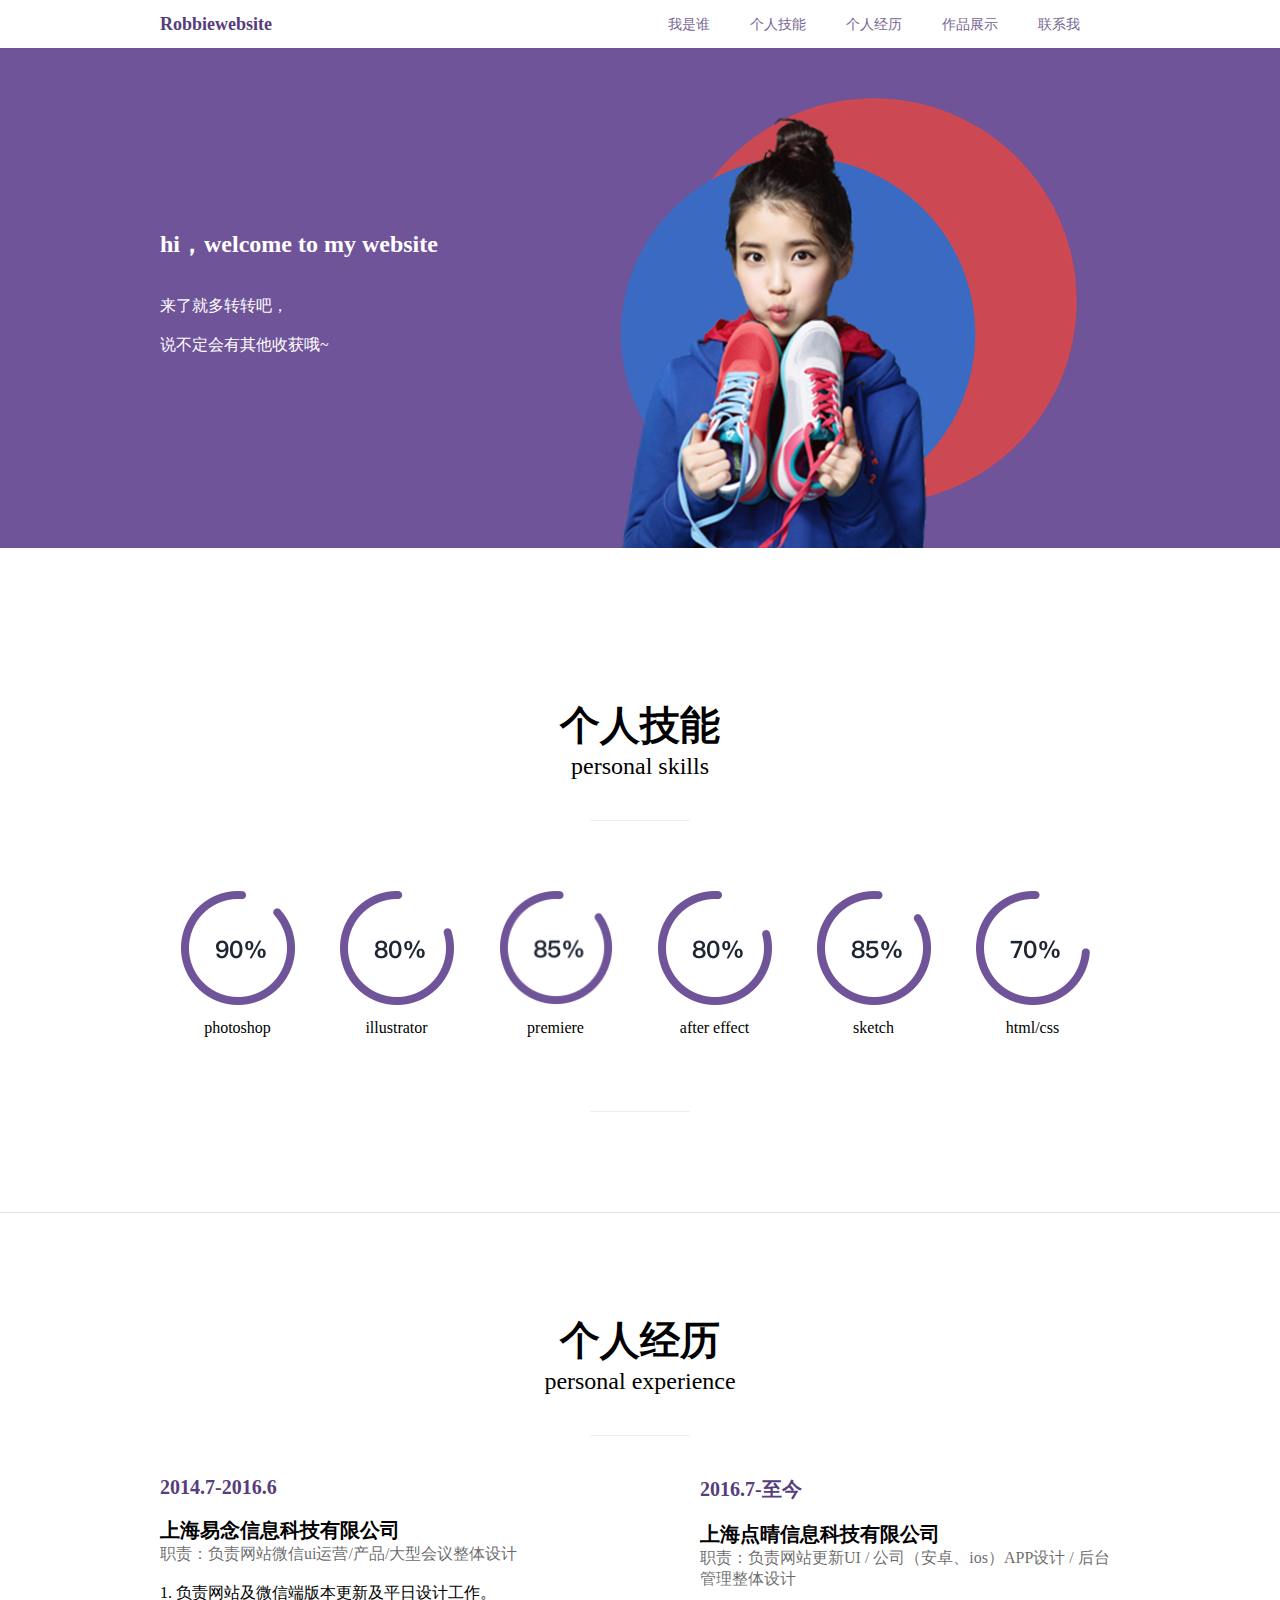
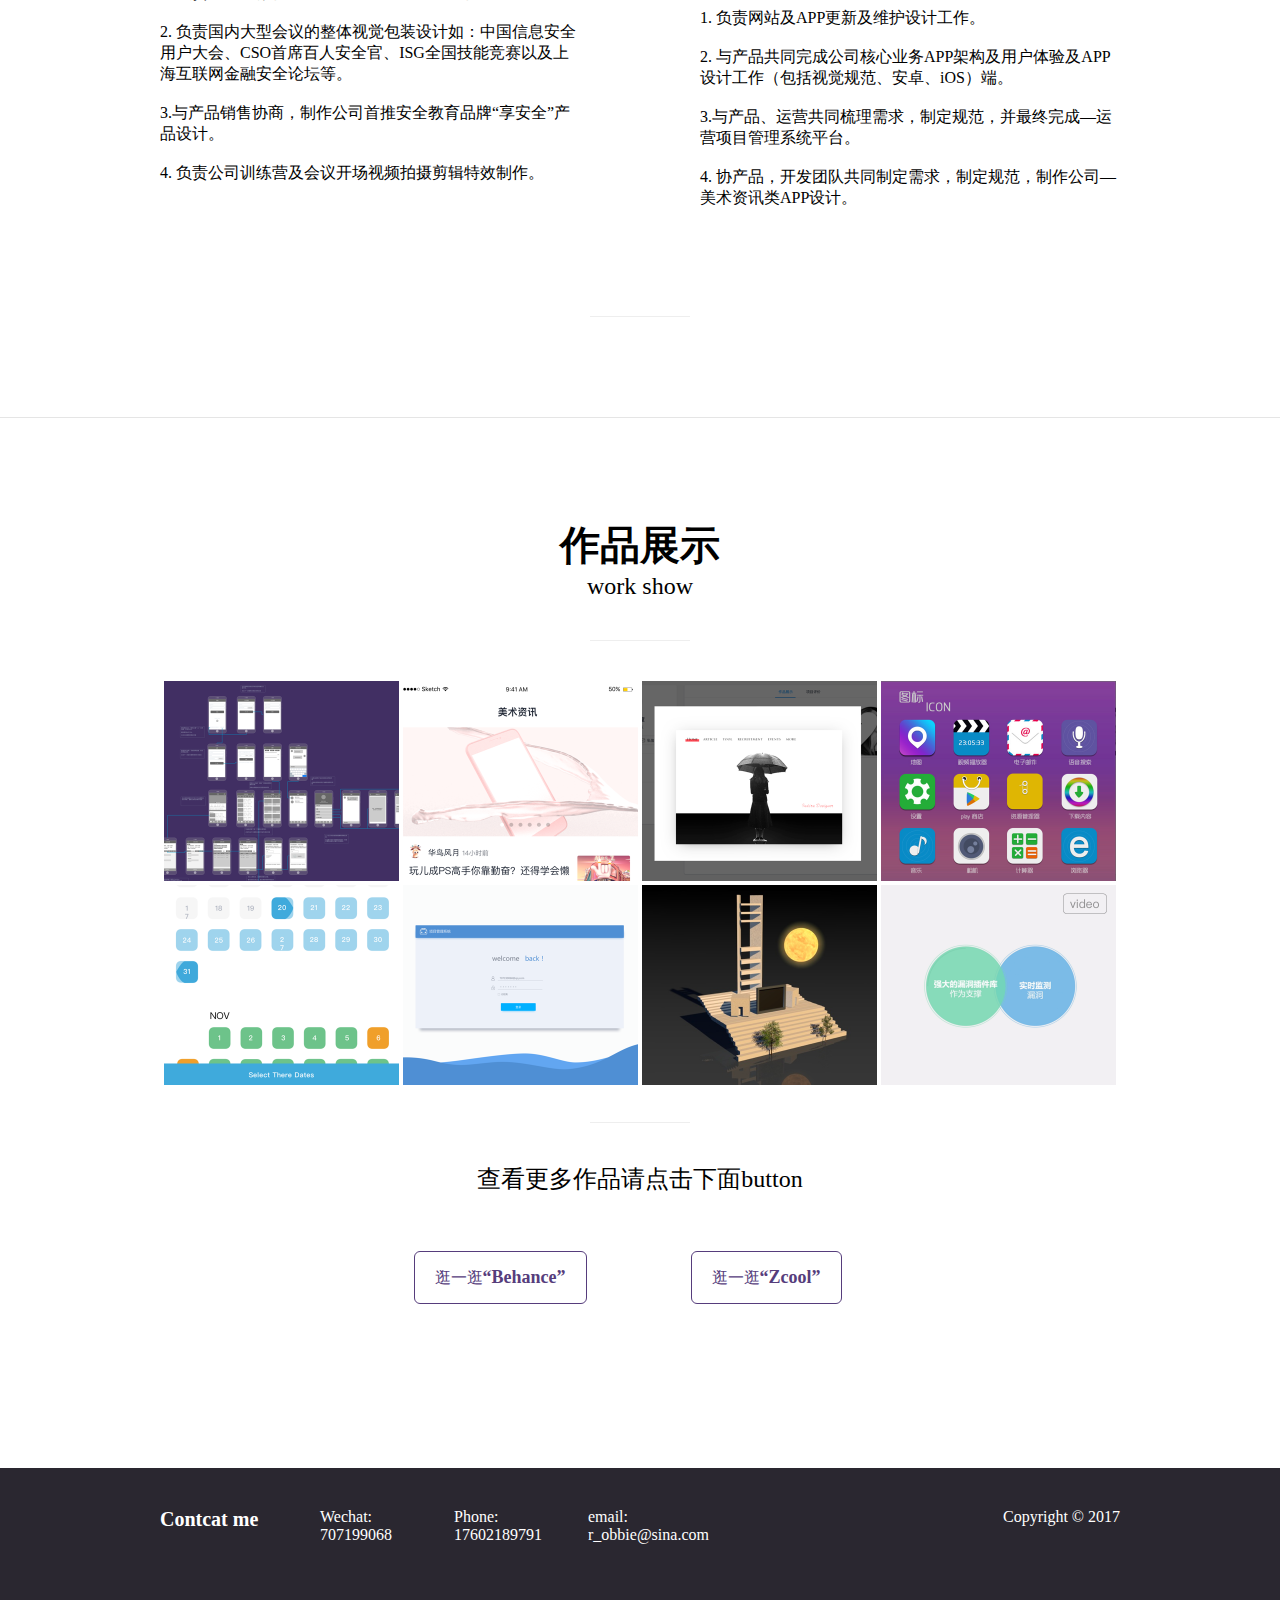
==== index.html @ 8470bac4 "加了favicon" ====
<!DOCTYPE html>
<html>
<head>
	<title>Robbiewebsite</title>
	<link rel="stylesheet" type="text/css" href="style.css">
	<link href="favicon.ico" rel="icon" type="image/x-icon" />
</head>
<body>
	<div id="nav-bg-wihte">    
		<nav>
			<div id="nav">
				<ul>
					<li class="nav-1"><a href="#footer" >联系我</a></li>
					<li class="nav-1"><a href="#work">作品展示</a></li>
					<li class="nav-1"><a href="#workex">个人经历</a></li>
					<li class="nav-1"><a href="#artical-bg-wihte">个人技能</a></li>
					<li class="nav-1"><a href="#banner-bg-purple">我是谁</a></li>
				</ul>
			<div class="logo">
				<p> Robbiewebsite</p>
 			</div>
			</div>
		</nav>
	</div>
	<div id="banner-bg-purple">
		<div class="banner-artical">  
			 <div class="banner-picture">
			 <img src="iu.png" >	
			 </div>
			 <div class="banner-title"> 
					<p class="hi">hi，welcome to my website</p>
					<br/><br/>
					<!--<p class="wo">我是鹿斌，14年毕业于中国传媒大学南广学院，数字媒体专业。</p>
					<br/>-->
					<p class="taidu">来了就多转转吧，
					<br/><br/>
					<p>说不定会有其他收获哦~<p/>
					</p>
			 </div> 
		</div>	
	</div>
	<div id="artical-bg-wihte"> 
			<div class="skill">
				<h1 class="skill-title">个人技能</h1>
				<p class="skill-neirong">personal skills </p>
			</div>
			<hr class="line">
			<div class="skill-icon">
				<div class="skill-icon1">
					<div class="skill-icon1-box"> 
						<img src="ps.png" class="pictures">
						<p>photoshop</p>
					</div>	
				</div>	
					<div class="skill-icon1">
					<div class="skill-icon1-box"> 
						<img src="ai.png" class="pictures">
						<p>illustrator</p>
					</div>	
				</div>
					<div class="skill-icon1">
					<div class="skill-icon1-box"> 
						<img src="pr.png" class="pictures"> 
						<p>premiere</p>
					</div>	
				</div>	
					<div class="skill-icon1">
					<div class="skill-icon1-box"> 
						<img src="ae.png" class="pictures">
						<p>after effect</p>
					</div>	
				</div>
					<div class="skill-icon1">
					<div class="skill-icon1-box"> 
						<img src="sketch.png" class="pictures">
						<p>sketch</p>
					</div>	
				</div>	
					<div class="skill-icon1">
					<div class="skill-icon1-box"> 
						<img src="htmlcss.png" class="pictures">
						<p>html/css</p>
					</div>	
				</div>		
			</div>	
			<hr class="line">
			<hr class="split-line">	
			<div id="workex">
				<h1 class="workex-title">个人经历</h1>
				<p class="workex-neirong">personal experience </p>
			</div>
			<hr class="line">
			<div class="workex-body">	
			<div class="workex1">
						<div class="workex1-n1">
							<p> <span class="time"> 2016.7-至今</span>
							 <br/>
     							 <br/>
								<span class="workex1-nt" >上海点晴信息科技有限公司</span>
						
								 <br/>
     							 <span class="workex1-nzs">职责：负责网站更新UI / 公司（安卓、ios）APP设计 / 后台管理整体设计 </span>
     						 	 <br/>
     							 <br/>
     							 1.  负责网站及APP更新及维护设计工作。
     							 <br/>
     							 <br/>
								2.  与产品共同完成公司核心业务APP架构及用户体验及APP设计工作（包括视觉规范、安卓、iOS）端。
								 <br/>
     							 <br/>
								3.与产品、运营共同梳理需求，制定规范，并最终完成—运营项目管理系统平台。
 								<br/>
     							 <br/>
								4. 协产品，开发团队共同制定需求，制定规范，制作公司—美术资讯类APP设计。</p>
						</div>
						<div class="workex1-n2">
							<p> <span class="time"> 2014.7-2016.6</span>
							 <br/>
     							 <br/>
								<span class="workex1-nt" >上海易念信息科技有限公司</span>
						
								 <br/>
     							 <span class="workex1-nzs">职责：负责网站微信ui运营/产品/大型会议整体设计</span>
     						 	 <br/>
     							 <br/>
     							 1.  负责网站及微信端版本更新及平日设计工作。
     							 <br/>
     							 <br/>
								2.  负责国内大型会议的整体视觉包装设计如：中国信息安全用户大会、CSO首席百人安全官、ISG全国技能竞赛以及上海互联网金融安全论坛等。
								 <br/>
     							 <br/>
								3.与产品销售协商，制作公司首推安全教育品牌“享安全”产品设计。
 								<br/>
     							 <br/>
								4. 负责公司训练营及会议开场视频拍摄剪辑特效制作。</p>
						</div>
				</div>
				
			</div>
			</div>
			<hr class="line">
			</div>
			<hr class="split-line">		
			<div id="work">
				<h1 class="work-title">作品展示</h1>
				<p class="work-neirong">work show </p>
			<hr class="line">
			<div class="show">
				<div class="show1">
					<img src="show1.png" class="pictureshow" onclick="window.open('https://www.behance.net/gallery/50896601/app')">
					<img src="yuanxing.png" class="pictureshow2">
				</div>
				<div class="show1">
					<img src="show2.png" class="pictureshow" onclick="window.open('https://www.behance.net/gallery/50382817/_')">
					<img src="app.png" class="pictureshow2">
				</div>
				<div class="show1">
					<img src="show3.png" class="pictureshow" onclick="window.open('https://www.behance.net/gallery/50382817/_')">
					<img src="web.png" class="pictureshow2">
				</div>
				<div class="show1">
					<img src="show4.png" class="pictureshow" onclick="window.open('https://www.behance.net/gallery/34382407/_')">
					<img src="icon.png" class="pictureshow2">
				</div>
					<div class="show1">
					<img src="show5.png" class="pictureshow" onclick="window.open('https://www.behance.net/gallery/44137955/pratice')">
					<img src="dongxiao.png" class="pictureshow2">
				</div>
				<div class="show1">
					<img src="show6.png" class="pictureshow" onclick="window.open('https://www.behance.net/gallery/50872149/_')">
					<img src="xitong.png" class="pictureshow2">
				</div>
				<div class="show1">
					<img src="show7.png" class="pictureshow" onclick="window.open('https://www.behance.net/gallery/34382673/C4D')">
					<img src="3d.png" class="pictureshow2">
				</div>
				<div class="show1">
					<img src="show8.png" class="pictureshow" onclick="window.open('http://v.youku.com/v_show/id_XMTU5Mjc5MjE3Mg==.html?spm=a2hzp.8253869.0.0&from=y1.7-2')">
					<img src="mg.png" class="pictureshow2">
				</div>
			</div>
			<hr class="line">
			<div class="work-more"	>
				<p class="work-more-title">查看更多作品请点击下面button </p>
				<ul class="work-button">
					<li class="work-behance">
						<a href="https://www.behance.net/robbie0218" target="_blank">
						逛一逛<span class="zb">“Behance”</span></a>
					</li>
					<li class="work-zcool">
						<a href="http://robbie0218.zcool.com.cn/" target="_blank" >
						逛一逛<span class="zb">“Zcool”</span></a>
					</li>
				</ul>
			</div>
	</div>

</body>
	<footer id="footer">
		<div class="footer-box">
			<div class="zhushi">
				<p>Copyright © 2017</p>
			</div>
			<div class="contact">
				<p>Contcat me</p>	
			</div>
			<div class="contactphone">
				<p>Wechat: <span>707199068</span> </p>
			</div>
			<div class="contactphone">
				<p>Phone: <span>17602189791</span> </p>
			</div>
			<div class="contactphone">
				<p>email: <span>r_obbie@sina.com</span> </p>
			</div>
			
		</div>
	</footer>

</html>
---- style.css ----
body{
	margin: 0;
	min-width: 960px;
}
#nav-bg-wihte {
	background-color: #ffffff;
	width: 960px;
	margin: 0 auto;
	padding-bottom:  14px;
}
#nav {
	display: inline-block;
	background: #ffffff;
	width: 960px;
	margin: 0 auto;
}
.logo {
    color: #563d7c;
	font-size: 18px;
	font-weight: bolder;
	line-height: 16px;
}
.nav-1 {
	margin: 0;
	float: right;
	padding: 0 40px 0 0;
	opacity: 0.8;
	font-size: 14px;
}
a:hover {
	color: rgba(86,61,124,0.6);

}
a:active {
	color: #563d7c;
} 
a:visited {
	color: rgba(86,61,124,0);
}
.logo:hover {
	color: #563d7c;
}
a {
	text-decoration:none;
	color: #563d7c;
}
ul {
	list-style: none;
}
#banner-bg-purple {
	background-color: #6f5499;
	height: 500px;
	padding: 0 0 0 0;
	margin: 0 auto;
}
.banner-artical {
	 width: 960px;
	 margin: 0 auto;
}
.banner-title {
	font-size: 16px;
	width: 435px; 
	color: #ffffff;	
	padding-top: 180px;
    
}
.hi {
	font-size: 24px;
	font-weight:bold;
}
.wo {
	font-size: 16px;
	font-weight: lighter;
}
.taidu {
	font-size: 16px;

}
p {
	margin: 0;
}
h1 {
	padding-top: 50px;
}
.banner-picture {
	float: right;
	height: 457px;
	width: 450px;
	padding: 50px 50px 0 0;
}
#artical-bg-wihte {
    margin: 0 auto;
}
.skill {
	width: 960px;
	margin: 0 auto;
	text-align: center;	
	padding-top: 100px;
    
}
.skill-title {
	font-size: 40px;
	margin: 0;
}

.skill-neirong {
	font-size: 24px;
	font-weight:lighter;
}
.skill-icon {
	width: 960px;
	height: 210px;
	margin: 0 auto;
}
.skill-icon1  {
	width: 155px;
	height: 210px;
	text-align: center;
	display: inline-block;
}
.skill-icon1-box {
	padding: 30px 0;
}
#workex {
	width: 960px;
	margin: 0 auto;
	text-align: center;
}
.workex-title {
	font-size: 40px;
	margin: 0;
}
.workex-neirong {
	font-size: 24px;
	font-weight: lighter;
	margin: 0;
}
.workex-body {
	width: 960px;
	height: 400px;
	margin: 0 auto;
}
.workex1 {
	width: 960px;
	height: 280px;
}
.workex1-n1 {
	width: 420px;
	height: 280px;
	float: right;
}
.workex1-n2 {
	width: 420px;
	height: 280px;
	display: block;
}
.time {
	font-weight: bold;
	font-size: 20px;
	color:#563d7c;
}
.workex1-nt {
	font-size: 20px;
	font-weight: bold;
}
.workex1-nzs {
	font-size: 16px;
	color: rgba(0,0,0,0.6);
	font-weight: normal;
}
.pictures {
	padding-bottom: 10px;
	width: 114px;
	height: 114px;
}
.line {
	width: 100px;
	margin: 40px auto;
	border: 0px;
	border-top: 1px solid #eee;
}
.split-line {
	border: 0px;
	border-top: 1px solid #e5e5e5;
	margin: 100px 0 50px 0;
}
#work {
	width: 960px;
	height: 1000px;
	margin: 0 auto;
	text-align: center;	
	padding-top: 0px;
    
}
.work-title {
	font-size: 40px;
	margin: 0;
}
.work-neirong {
	font-size: 24px;
	font-weight:lighter;
}
.show {
	height: 401px;
	width: 960px;
	margin: 0 auto;
}
.show1 {
	height: 200px;
	width: 235px;
	display: inline-block;
	cursor:pointer;
	position: relative;
}
.pictureshow {
	height: 200px;
	width: 235px;

}
.pictureshow2 {
	height: 200px;
	width: 235px;
	position: absolute;
	top: 0;
	left: 0;
	z-index: -1;
}
.show1:hover .pictureshow2 {
	z-index: 0;

}
.work-more {
	width: 960px;
	text-align: center;
}
.work-more-title {
	text-align: center;
	font-size: 24px;
	font-weight:lighter;
	padding-bottom: 40px;
}
.work-behance {
	background-color: white;
	border-radius: 6px;
	border: 1px solid #563d7c ;
	line-height: 2px;
	font-size: 16px;
	padding: 24px 20px;
	display: inline-block;	
	margin-left: -65px
}
.work-zcool {
	background-color: white;
	border-radius: 6px;
	border: 1px solid #563d7c ;
	line-height: 2px;
	font-size: 16px;
	padding: 24px 20px;
	display: inline-block;
	margin-left: 100px; 	
}
.work-behance:hover {
	color: white;
	background-color: #563d7c;	
}
.work-zcool:hover {
	color: white;
	background-color: #563d7c;	
}
.work-zcool:hover a{
	color: white;
}
.work-behance:hover a{
	color: white;
}
.zb {
	font-weight: bold;
	font-size: 18px;
}
footer {
	height: 80px;
	padding: 40px;
	background-color: #2a2730;
}
.footer-box {
	width: 960px;
	margin: 0 auto;
	color: #ffffff;	
}
.contact {
	width: 160px;
	font-size: 20px;
	font-weight: bold;
	float: left;
}
.contactphone {
	width: 100px;
	display: inline-block;
	padding-right: 30px;
}
.zhushi {
	display: inline-block;
	float: right;
}
span {
	font-weight: lighter;
}
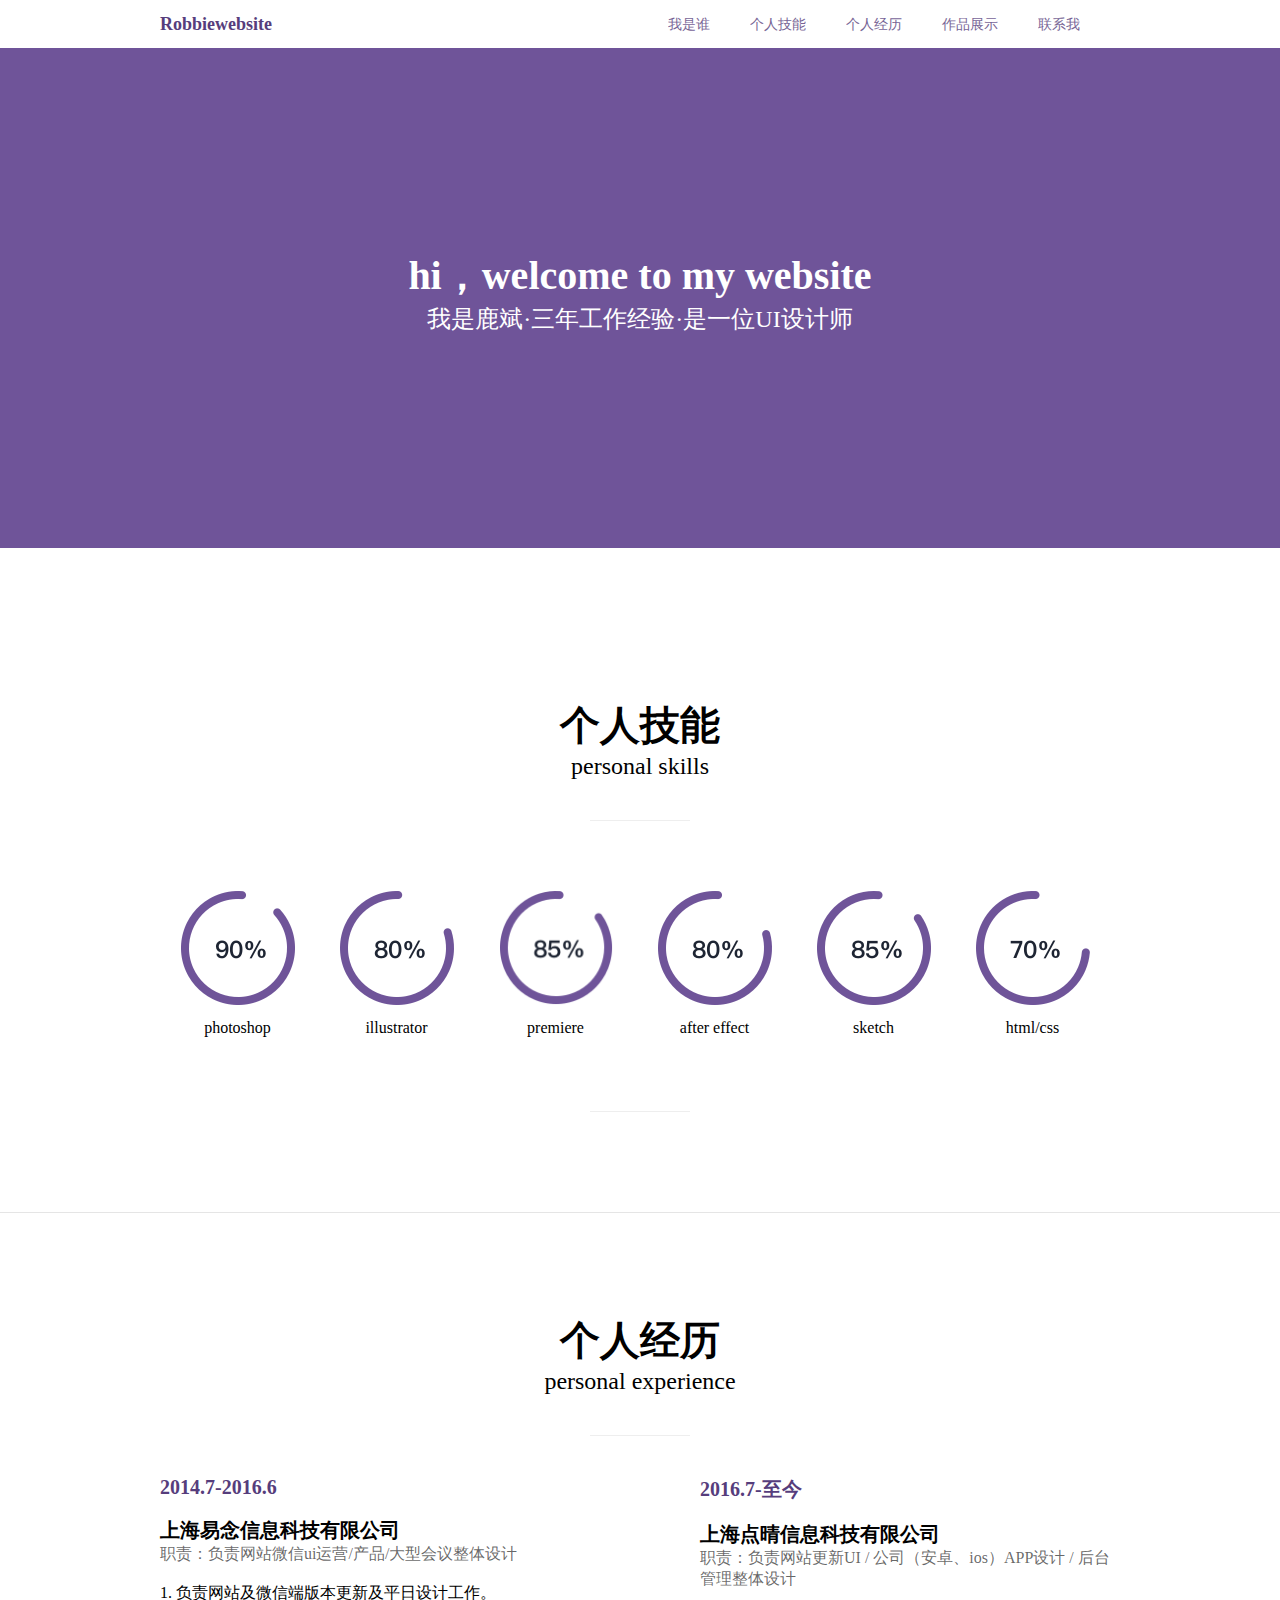
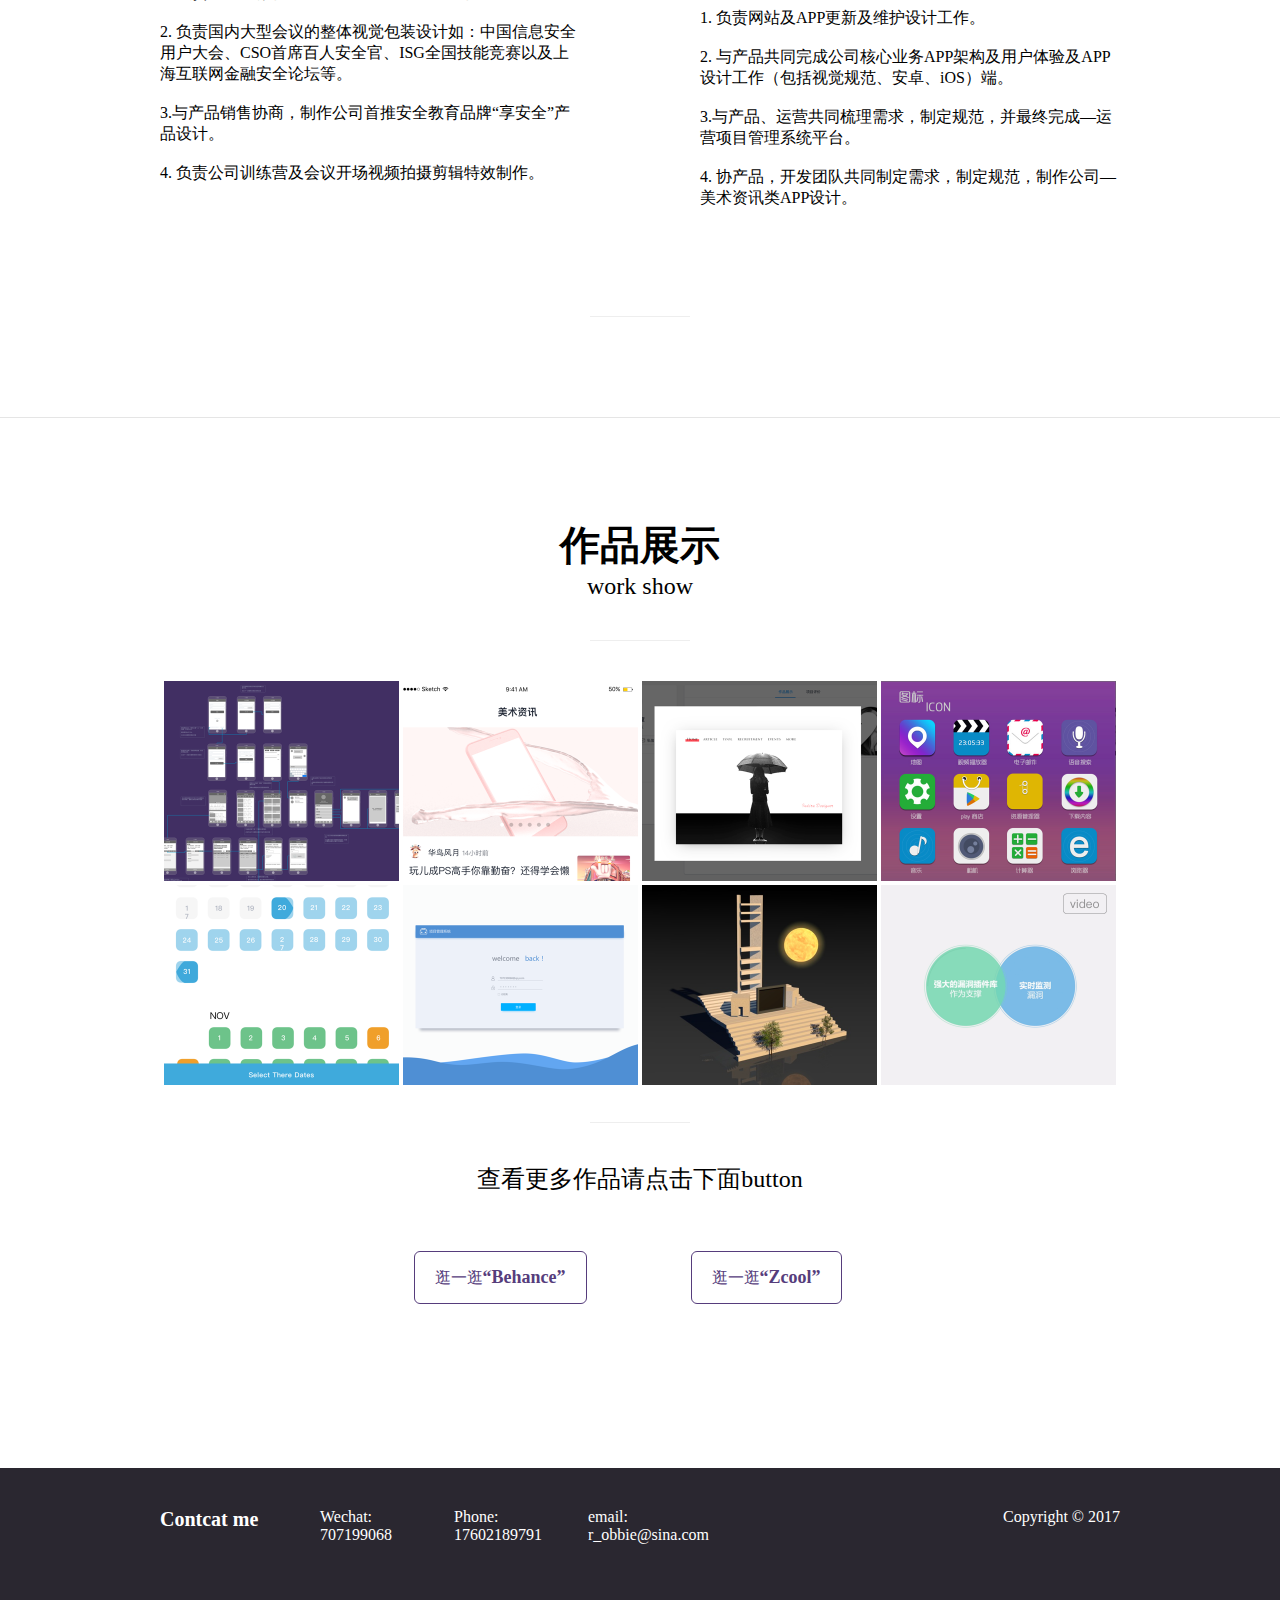
==== commit d34ee7f1: "调用字体设置" ====
--- a/index.html
+++ b/index.html
@@ -24,17 +24,18 @@
 	</div>
 	<div id="banner-bg-purple">
 		<div class="banner-artical">  
-			 <div class="banner-picture">
+			 <!--<div class="banner-picture">
 			 <img src="iu.png" >	
-			 </div>
+			 </div>-->
 			 <div class="banner-title"> 
 					<p class="hi">hi，welcome to my website</p>
-					<br/><br/>
+				
+					<p class="my">我是鹿斌·三年工作经验·是一位UI设计师</p>
 					<!--<p class="wo">我是鹿斌，14年毕业于中国传媒大学南广学院，数字媒体专业。</p>
 					<br/>-->
-					<p class="taidu">来了就多转转吧，
+					<p class="taidu">
 					<br/><br/>
-					<p>说不定会有其他收获哦~<p/>
+					<p><p/>
 					</p>
 			 </div> 
 		</div>	
@@ -147,36 +148,36 @@
 			<hr class="line">
 			<div class="show">
 				<div class="show1">
-					<img src="show1.png" class="pictureshow" onclick="window.open('https://www.behance.net/gallery/50896601/app')">
-					<img src="yuanxing.png" class="pictureshow2">
-				</div>
-				<div class="show1">
-					<img src="show2.png" class="pictureshow" onclick="window.open('https://www.behance.net/gallery/50382817/_')">
-					<img src="app.png" class="pictureshow2">
-				</div>
-				<div class="show1">
-					<img src="show3.png" class="pictureshow" onclick="window.open('https://www.behance.net/gallery/50382817/_')">
-					<img src="web.png" class="pictureshow2">
-				</div>
-				<div class="show1">
-					<img src="show4.png" class="pictureshow" onclick="window.open('https://www.behance.net/gallery/34382407/_')">
-					<img src="icon.png" class="pictureshow2">
+					<img src="show1.png" class="pictureshow">
+					<img src="yuanxing.png" class="pictureshow2"/ onclick="window.open('https://www.behance.net/gallery/50896601/app')">
+				</div>
+				<div class="show1">
+					<img src="show2.png" class="pictureshow" >
+					<img src="app.png" class="pictureshow2" onclick="window.open('https://www.behance.net/gallery/50382817/_')">
+				</div>
+				<div class="show1">
+					<img src="show3.png" class="pictureshow" >
+					<img src="web.png" class="pictureshow2" onclick="window.open('https://www.behance.net/gallery/50382817/_')">
+				</div>
+				<div class="show1">
+					<img src="show4.png" class="pictureshow" >
+					<img src="icon.png" class="pictureshow2" onclick="window.open('https://www.behance.net/gallery/34382407/_')">
 				</div>
 					<div class="show1">
-					<img src="show5.png" class="pictureshow" onclick="window.open('https://www.behance.net/gallery/44137955/pratice')">
-					<img src="dongxiao.png" class="pictureshow2">
-				</div>
-				<div class="show1">
-					<img src="show6.png" class="pictureshow" onclick="window.open('https://www.behance.net/gallery/50872149/_')">
-					<img src="xitong.png" class="pictureshow2">
-				</div>
-				<div class="show1">
-					<img src="show7.png" class="pictureshow" onclick="window.open('https://www.behance.net/gallery/34382673/C4D')">
-					<img src="3d.png" class="pictureshow2">
-				</div>
-				<div class="show1">
-					<img src="show8.png" class="pictureshow" onclick="window.open('http://v.youku.com/v_show/id_XMTU5Mjc5MjE3Mg==.html?spm=a2hzp.8253869.0.0&from=y1.7-2')">
-					<img src="mg.png" class="pictureshow2">
+					<img src="show5.png" class="pictureshow" >
+					<img src="dongxiao.png" class="pictureshow2" onclick="window.open('https://www.behance.net/gallery/44137955/pratice')">
+				</div>
+				<div class="show1">
+					<img src="show6.png" class="pictureshow" >
+					<img src="xitong.png" class="pictureshow2" onclick="window.open('https://www.behance.net/gallery/50872149/_')">
+				</div>
+				<div class="show1">
+					<img src="show7.png" class="pictureshow" >
+					<img src="3d.png" class="pictureshow2" onclick="window.open('https://www.behance.net/gallery/34382673/C4D')">
+				</div>
+				<div class="show1">
+					<img src="show8.png" class="pictureshow" >
+					<img src="mg.png" class="pictureshow2" onclick="window.open('http://v.youku.com/v_show/id_XMTU5Mjc5MjE3Mg==.html?spm=a2hzp.8253869.0.0&from=y1.7-2')">
 				</div>
 			</div>
 			<hr class="line">
@@ -216,5 +217,37 @@
 			
 		</div>
 	</footer>
+	  <script type="text/javascript" src="http://www.youziku.com/UserDownFile/jquery.min.js"></script>
+<script type="text/javascript" src="http://www.youziku.com/UserDownFile/jquery.md5.js"></script>
+<script type="text/javascript"> 
+    function youziku46827() {
+        var resultStr = $(".SiYuanRegular").text();
+        var md5 = "";
+        resultStr = Trim(resultStr);
+        resultStr = SelectWord(resultStr);
+        md5 = $.md5("08d5ae7dc2e04646b67b8f08909cc995"+"SiYuanRegular" + resultStr);
+        $.getJSON("http://www.youziku.com/webfont/CSSPOST?jsoncallback=?", { "id": md5, "guid": "08d5ae7dc2e04646b67b8f08909cc995", "type": "5" }, function (json) {
+            if (json.result == 0) {/*alert("需要生成");*/
+                $.post("http://www.youziku.com/webfont/PostCorsCreateFont", { "name": "SiYuanRegular", "gid": "08d5ae7dc2e04646b67b8f08909cc995", "type": "5", "text": resultStr }, function (json) {
+                if (json == "0") { /*alert("参数不对");*/
+                } else if (json == "2") {/*alert("超过每日生成字体数的上限");*/
+                } else if (json == "3") { /*alert("当前正在生成请稍后");*/
+                } else {/*alert("正在生成");*/
+                }
+            });
+            }
+            else {/*alert("下载css文件");*/
+                loadExtentFile("http://www.youziku.com/webfont/css?id=" + md5 + "&guid=" + "08d5ae7dc2e04646b67b8f08909cc995" + "&type=5");
+            }
+        });
+    }
+    (function youziku() {
+    if (window.location.href.toString().substring(0, 7) == "file://") {
+            alert("你当前是通过双击打开html文件，进行本地测试的，这样看不到字体效果，一定要通过本地建立的虚拟网站或发布到外网进行测试。详见有字库的使用说明。");
+        }else{
+        youziku46827();
+        }
+    })()
+</script>
 
 </html>--- a/style.css
+++ b/style.css
@@ -58,14 +58,15 @@
 	 margin: 0 auto;
 }
 .banner-title {
-	font-size: 16px;
-	width: 435px; 
+	font-size: 24px;
+	font-weight: lighter;
 	color: #ffffff;	
-	padding-top: 180px;
+	padding-top: 200px;
+	text-align: center;
     
 }
 .hi {
-	font-size: 24px;
+	font-size: 40px;
 	font-weight:bold;
 }
 .wo {
@@ -223,10 +224,10 @@
 	position: absolute;
 	top: 0;
 	left: 0;
-	z-index: -1;
+	display: none;
 }
 .show1:hover .pictureshow2 {
-	z-index: 0;
+	display: block;
 
 }
 .work-more {
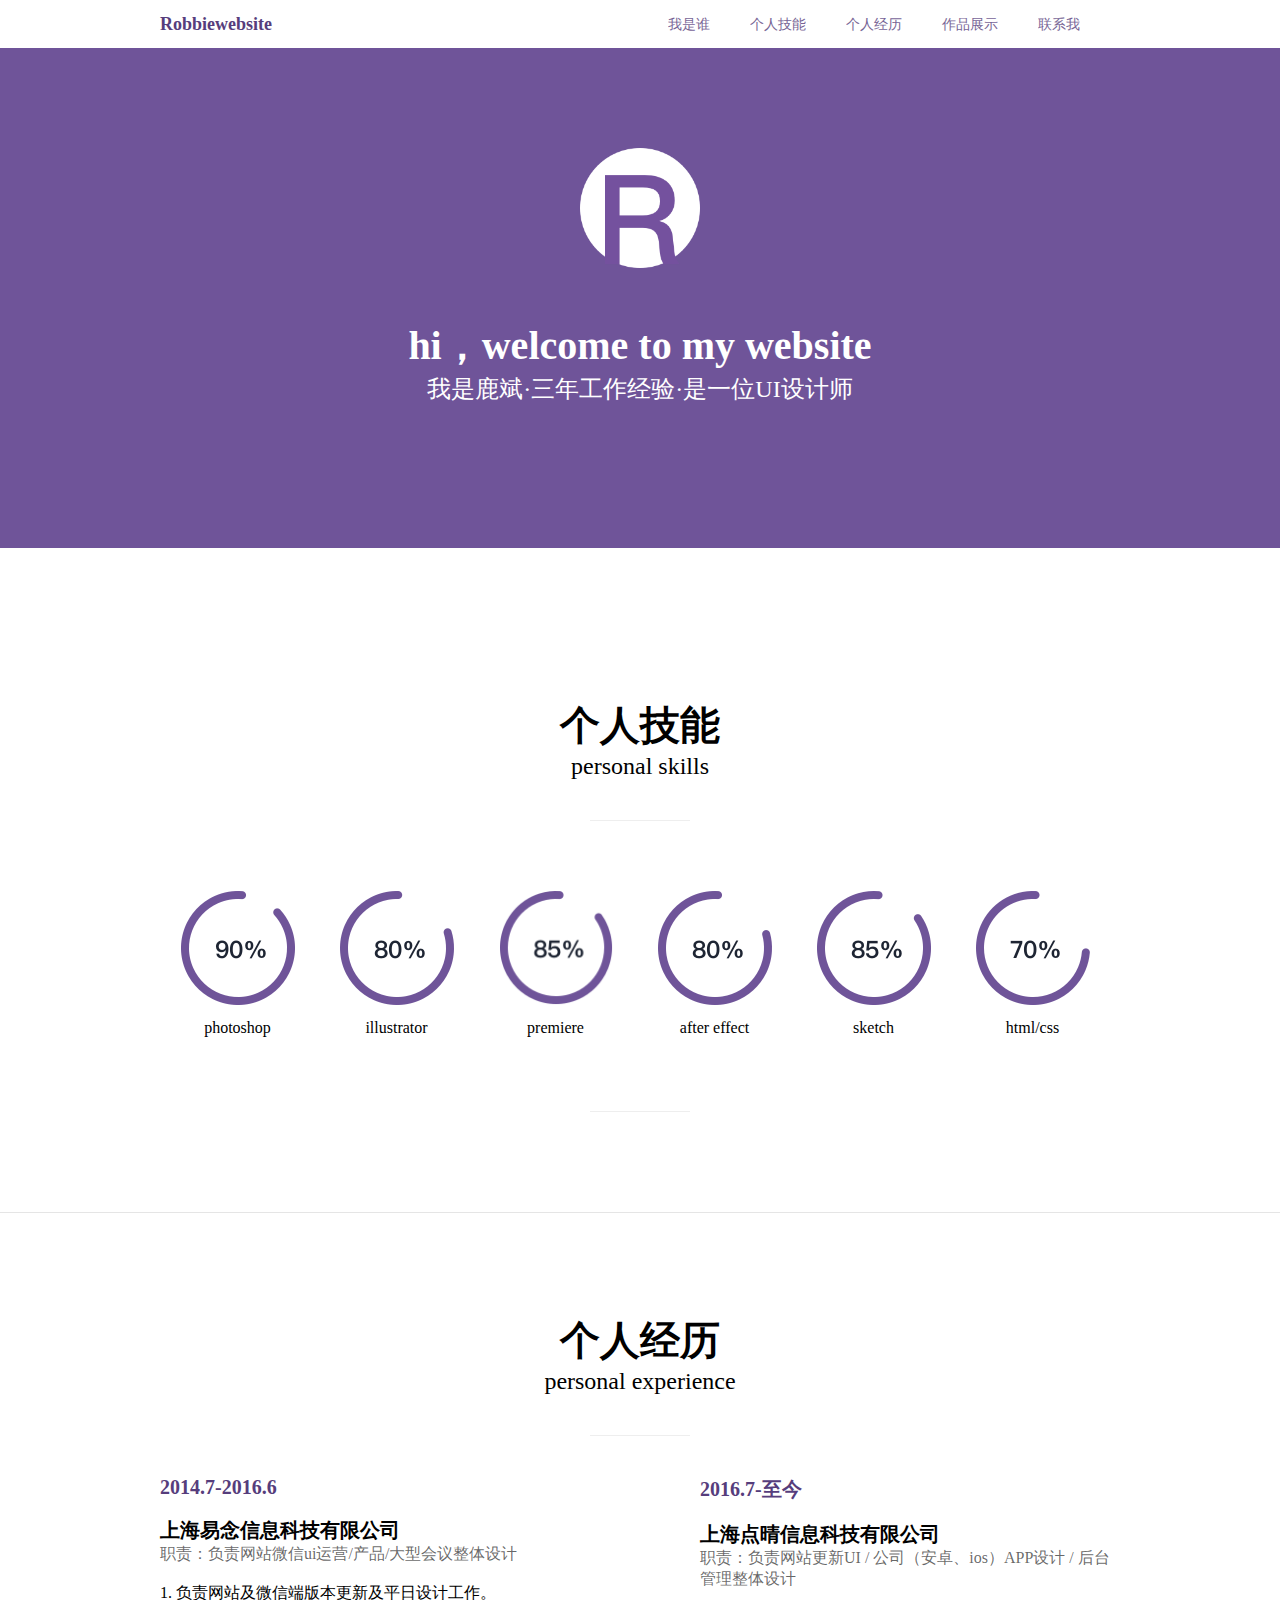
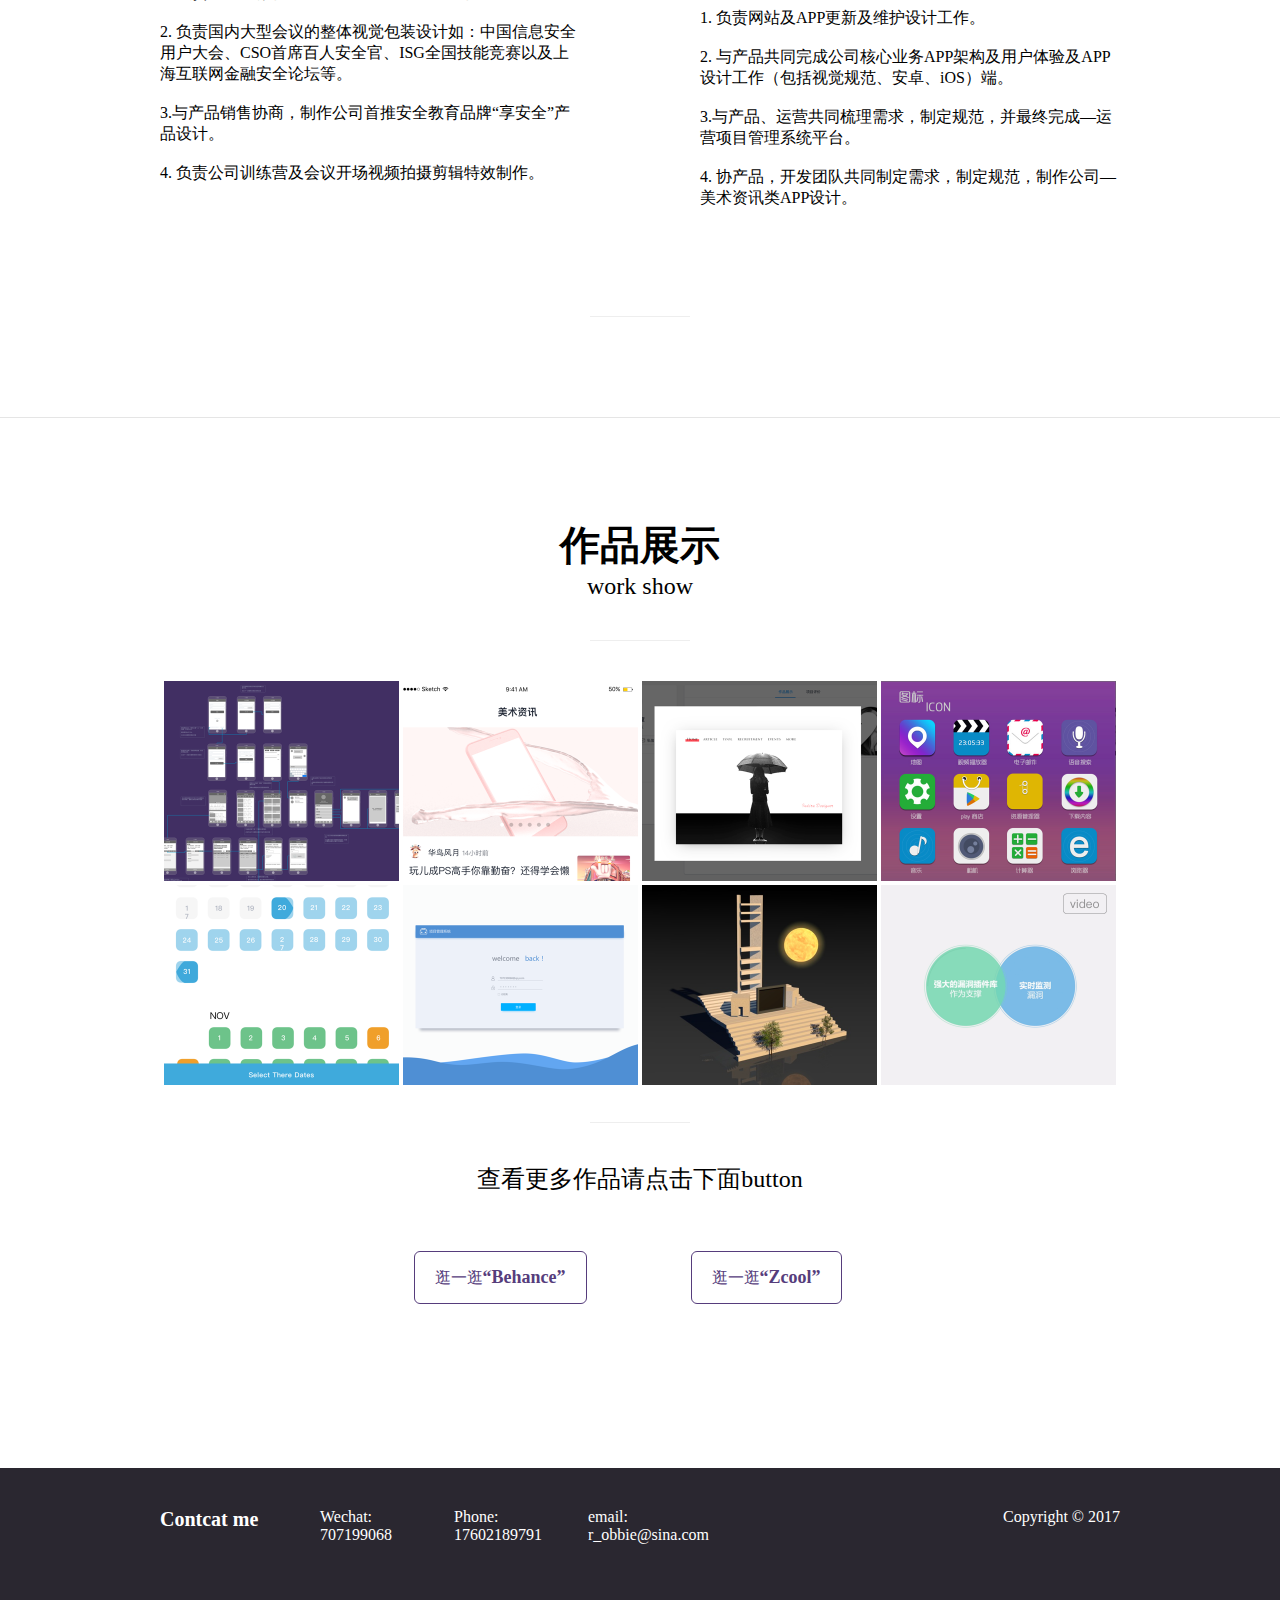
==== commit 10f7426a: "顶部图片修改，及JS调用字体代码删除" ====
--- a/index.html
+++ b/index.html
@@ -24,9 +24,7 @@
 	</div>
 	<div id="banner-bg-purple">
 		<div class="banner-artical">  
-			 <!--<div class="banner-picture">
-			 <img src="iu.png" >	
-			 </div>-->
+			 <img src="uilogo.png" class="banner-picture" >	
 			 <div class="banner-title"> 
 					<p class="hi">hi，welcome to my website</p>
 				
@@ -217,37 +215,5 @@
 			
 		</div>
 	</footer>
-	  <script type="text/javascript" src="http://www.youziku.com/UserDownFile/jquery.min.js"></script>
-<script type="text/javascript" src="http://www.youziku.com/UserDownFile/jquery.md5.js"></script>
-<script type="text/javascript"> 
-    function youziku46827() {
-        var resultStr = $(".SiYuanRegular").text();
-        var md5 = "";
-        resultStr = Trim(resultStr);
-        resultStr = SelectWord(resultStr);
-        md5 = $.md5("08d5ae7dc2e04646b67b8f08909cc995"+"SiYuanRegular" + resultStr);
-        $.getJSON("http://www.youziku.com/webfont/CSSPOST?jsoncallback=?", { "id": md5, "guid": "08d5ae7dc2e04646b67b8f08909cc995", "type": "5" }, function (json) {
-            if (json.result == 0) {/*alert("需要生成");*/
-                $.post("http://www.youziku.com/webfont/PostCorsCreateFont", { "name": "SiYuanRegular", "gid": "08d5ae7dc2e04646b67b8f08909cc995", "type": "5", "text": resultStr }, function (json) {
-                if (json == "0") { /*alert("参数不对");*/
-                } else if (json == "2") {/*alert("超过每日生成字体数的上限");*/
-                } else if (json == "3") { /*alert("当前正在生成请稍后");*/
-                } else {/*alert("正在生成");*/
-                }
-            });
-            }
-            else {/*alert("下载css文件");*/
-                loadExtentFile("http://www.youziku.com/webfont/css?id=" + md5 + "&guid=" + "08d5ae7dc2e04646b67b8f08909cc995" + "&type=5");
-            }
-        });
-    }
-    (function youziku() {
-    if (window.location.href.toString().substring(0, 7) == "file://") {
-            alert("你当前是通过双击打开html文件，进行本地测试的，这样看不到字体效果，一定要通过本地建立的虚拟网站或发布到外网进行测试。详见有字库的使用说明。");
-        }else{
-        youziku46827();
-        }
-    })()
-</script>
 
 </html>--- a/style.css
+++ b/style.css
@@ -61,8 +61,9 @@
 	font-size: 24px;
 	font-weight: lighter;
 	color: #ffffff;	
-	padding-top: 200px;
-	text-align: center;
+	text-align: center;
+	display: block;
+	padding-top: 50px;
     
 }
 .hi {
@@ -84,10 +85,10 @@
 	padding-top: 50px;
 }
 .banner-picture {
-	float: right;
-	height: 457px;
-	width: 450px;
-	padding: 50px 50px 0 0;
+	height: 120px;
+	display: block;
+	margin: 0 auto;
+	padding-top: 100px;
 }
 #artical-bg-wihte {
     margin: 0 auto;
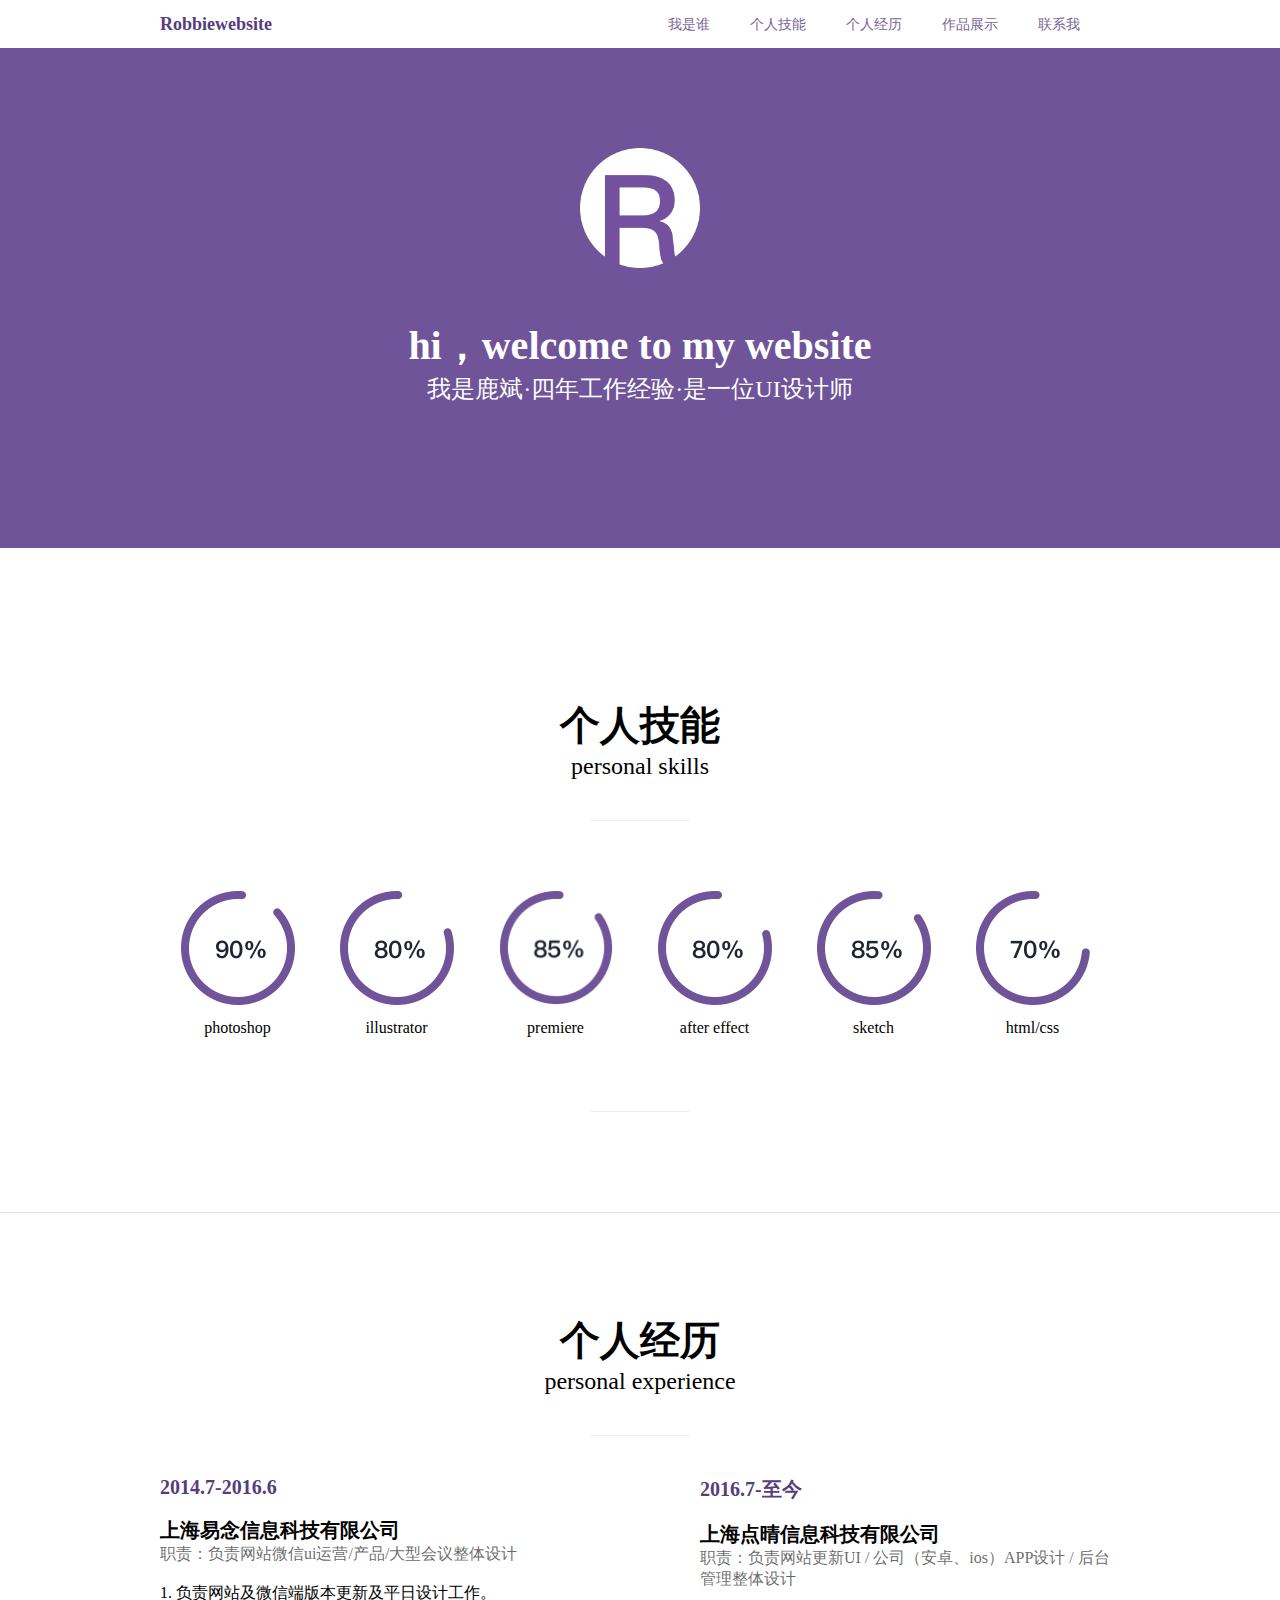
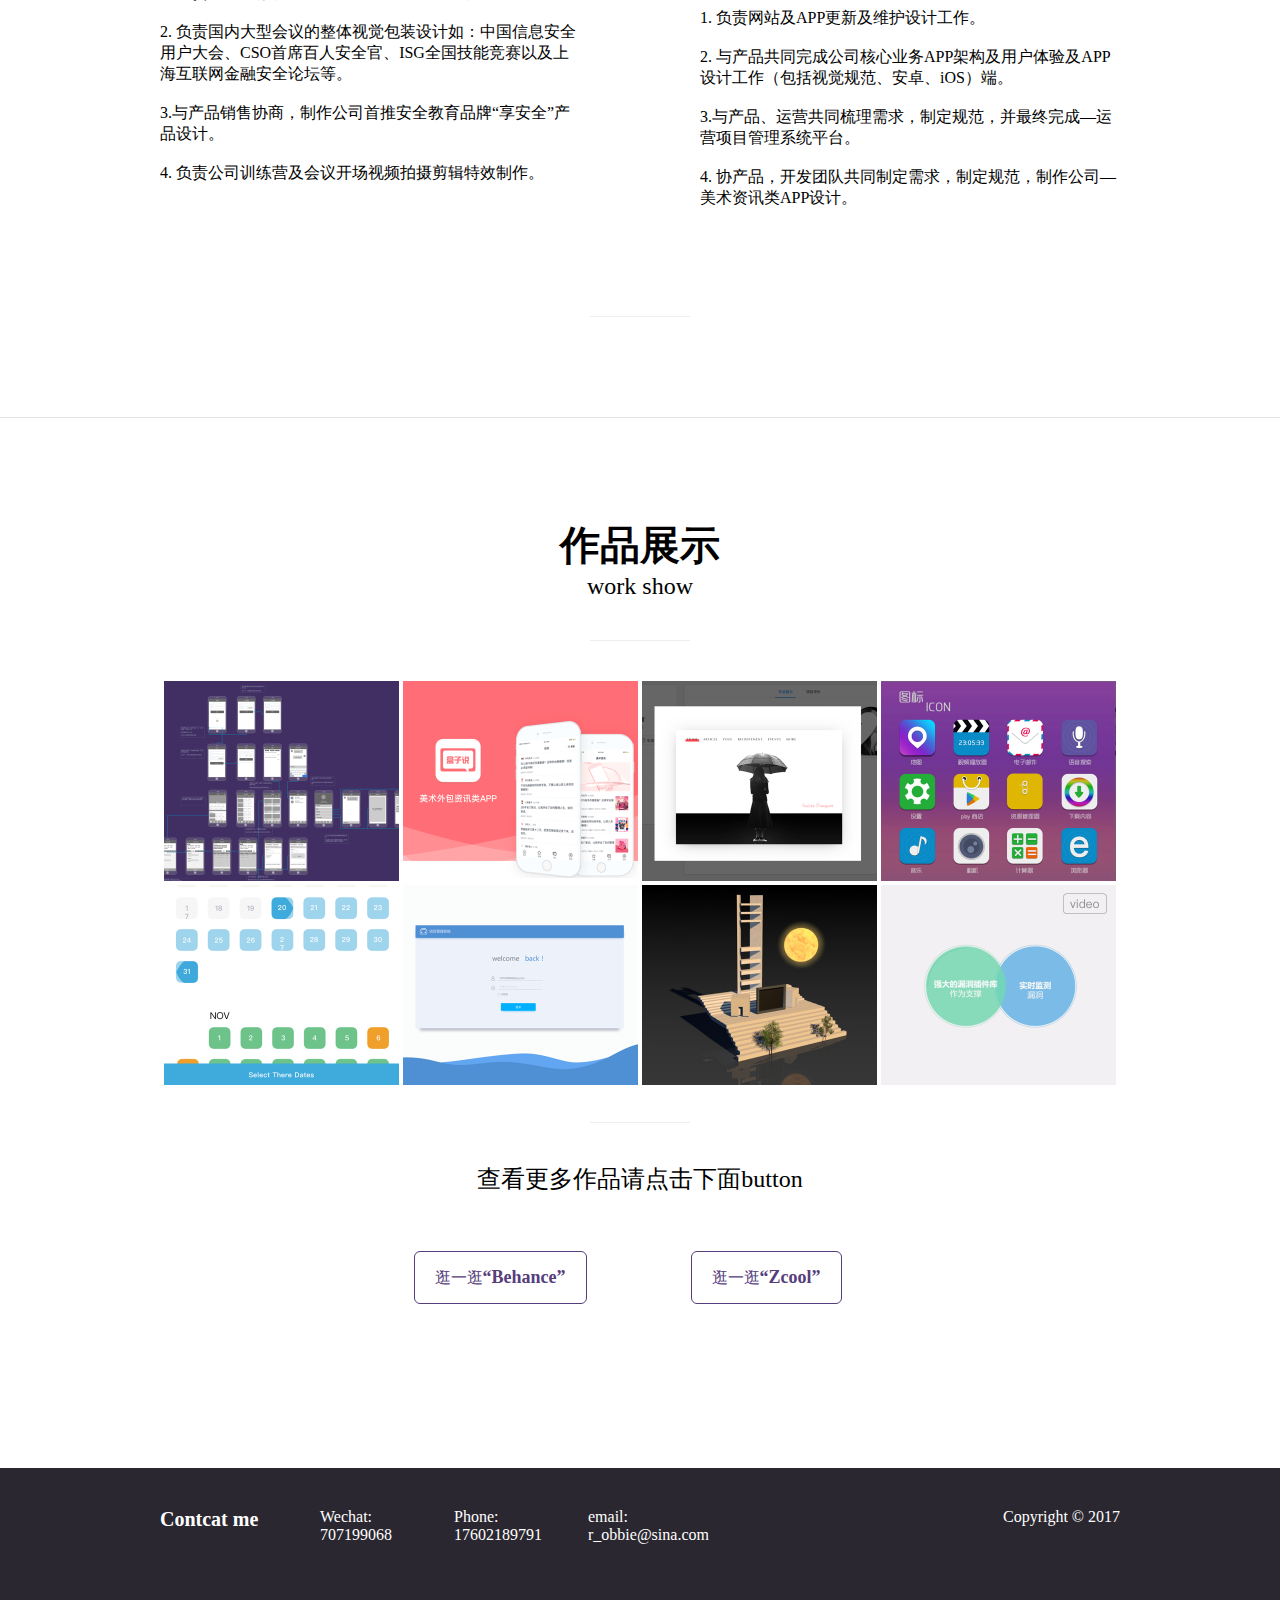
==== commit ebf5b2d4: "text" ====
--- a/index.html
+++ b/index.html
@@ -28,7 +28,7 @@
 			 <div class="banner-title"> 
 					<p class="hi">hi，welcome to my website</p>
 				
-					<p class="my">我是鹿斌·三年工作经验·是一位UI设计师</p>
+					<p class="my">我是鹿斌·四年工作经验·是一位UI设计师</p>
 					<!--<p class="wo">我是鹿斌，14年毕业于中国传媒大学南广学院，数字媒体专业。</p>
 					<br/>-->
 					<p class="taidu">
@@ -151,7 +151,7 @@
 				</div>
 				<div class="show1">
 					<img src="show2.png" class="pictureshow" >
-					<img src="app.png" class="pictureshow2" onclick="window.open('https://www.behance.net/gallery/50382817/_')">
+					<img src="app.png" class="pictureshow2" onclick="window.open('https://www.behance.net/gallery/52063539/_')">
 				</div>
 				<div class="show1">
 					<img src="show3.png" class="pictureshow" >
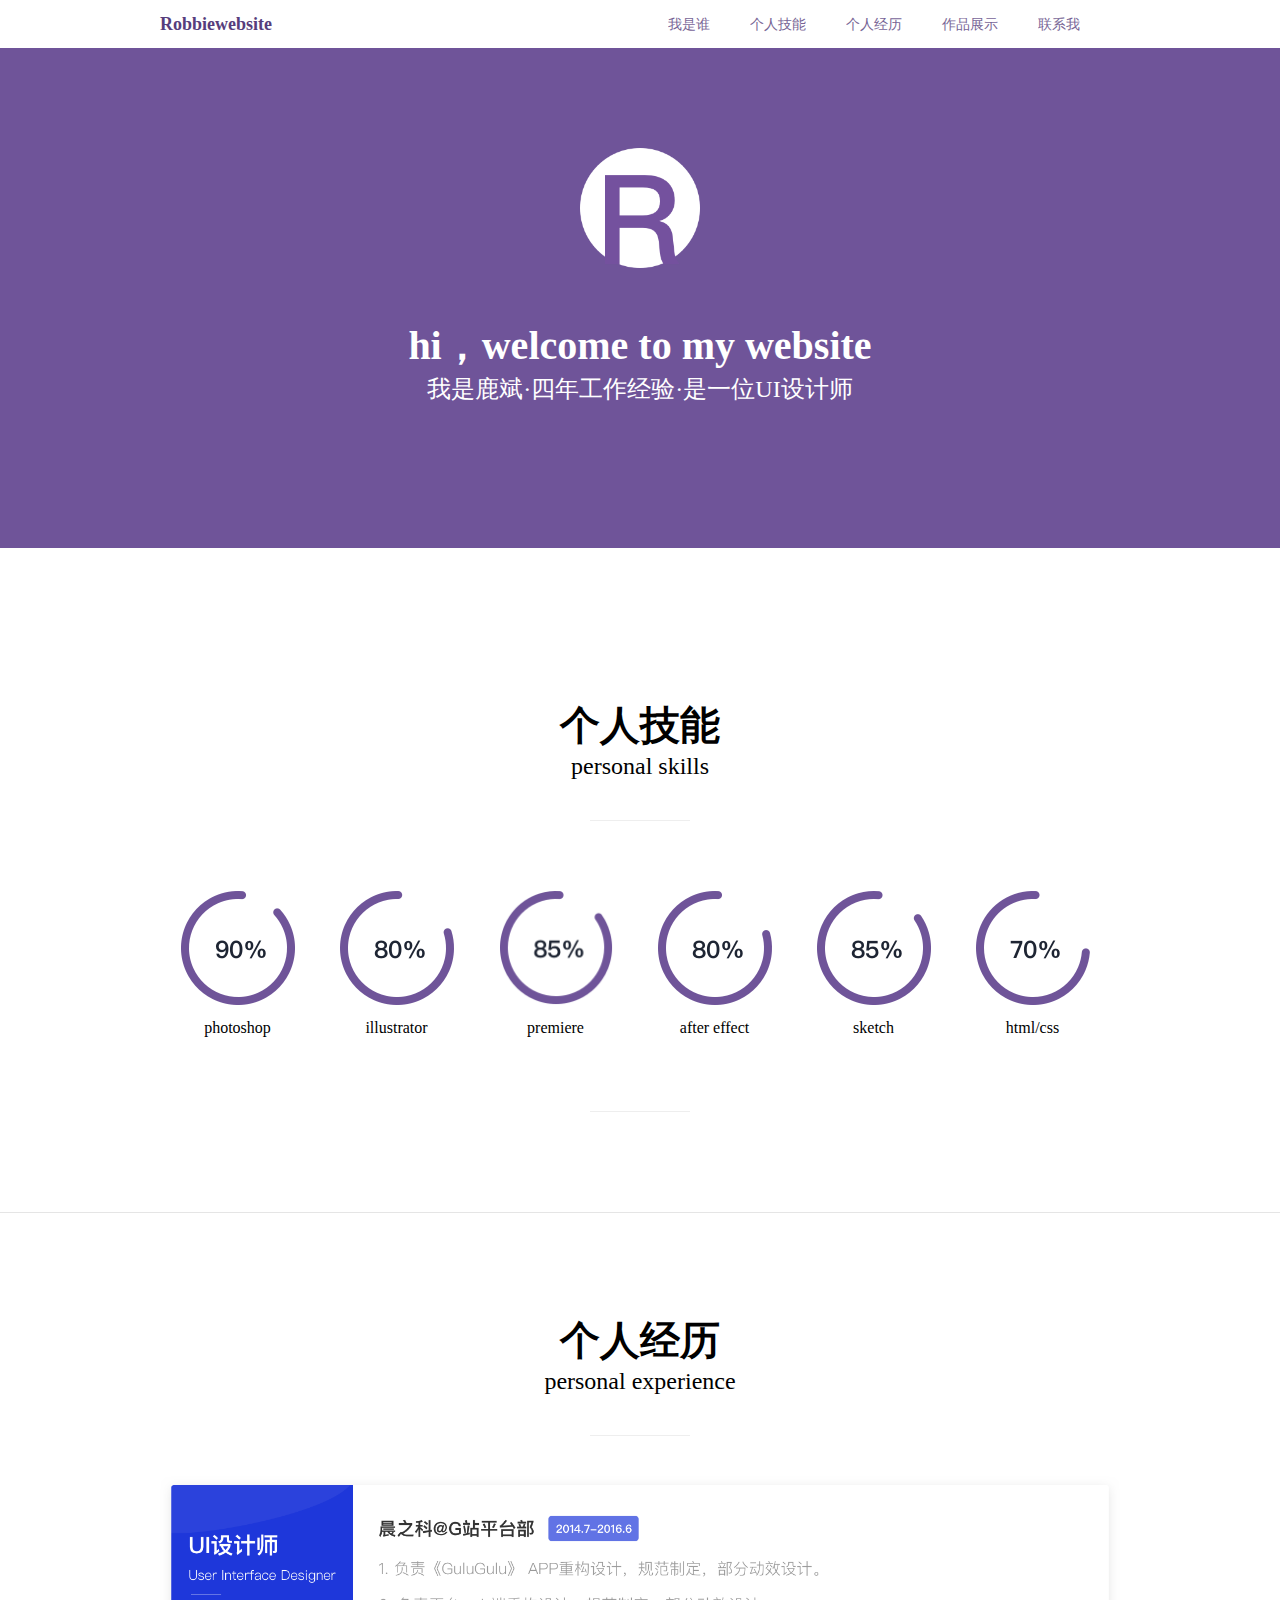
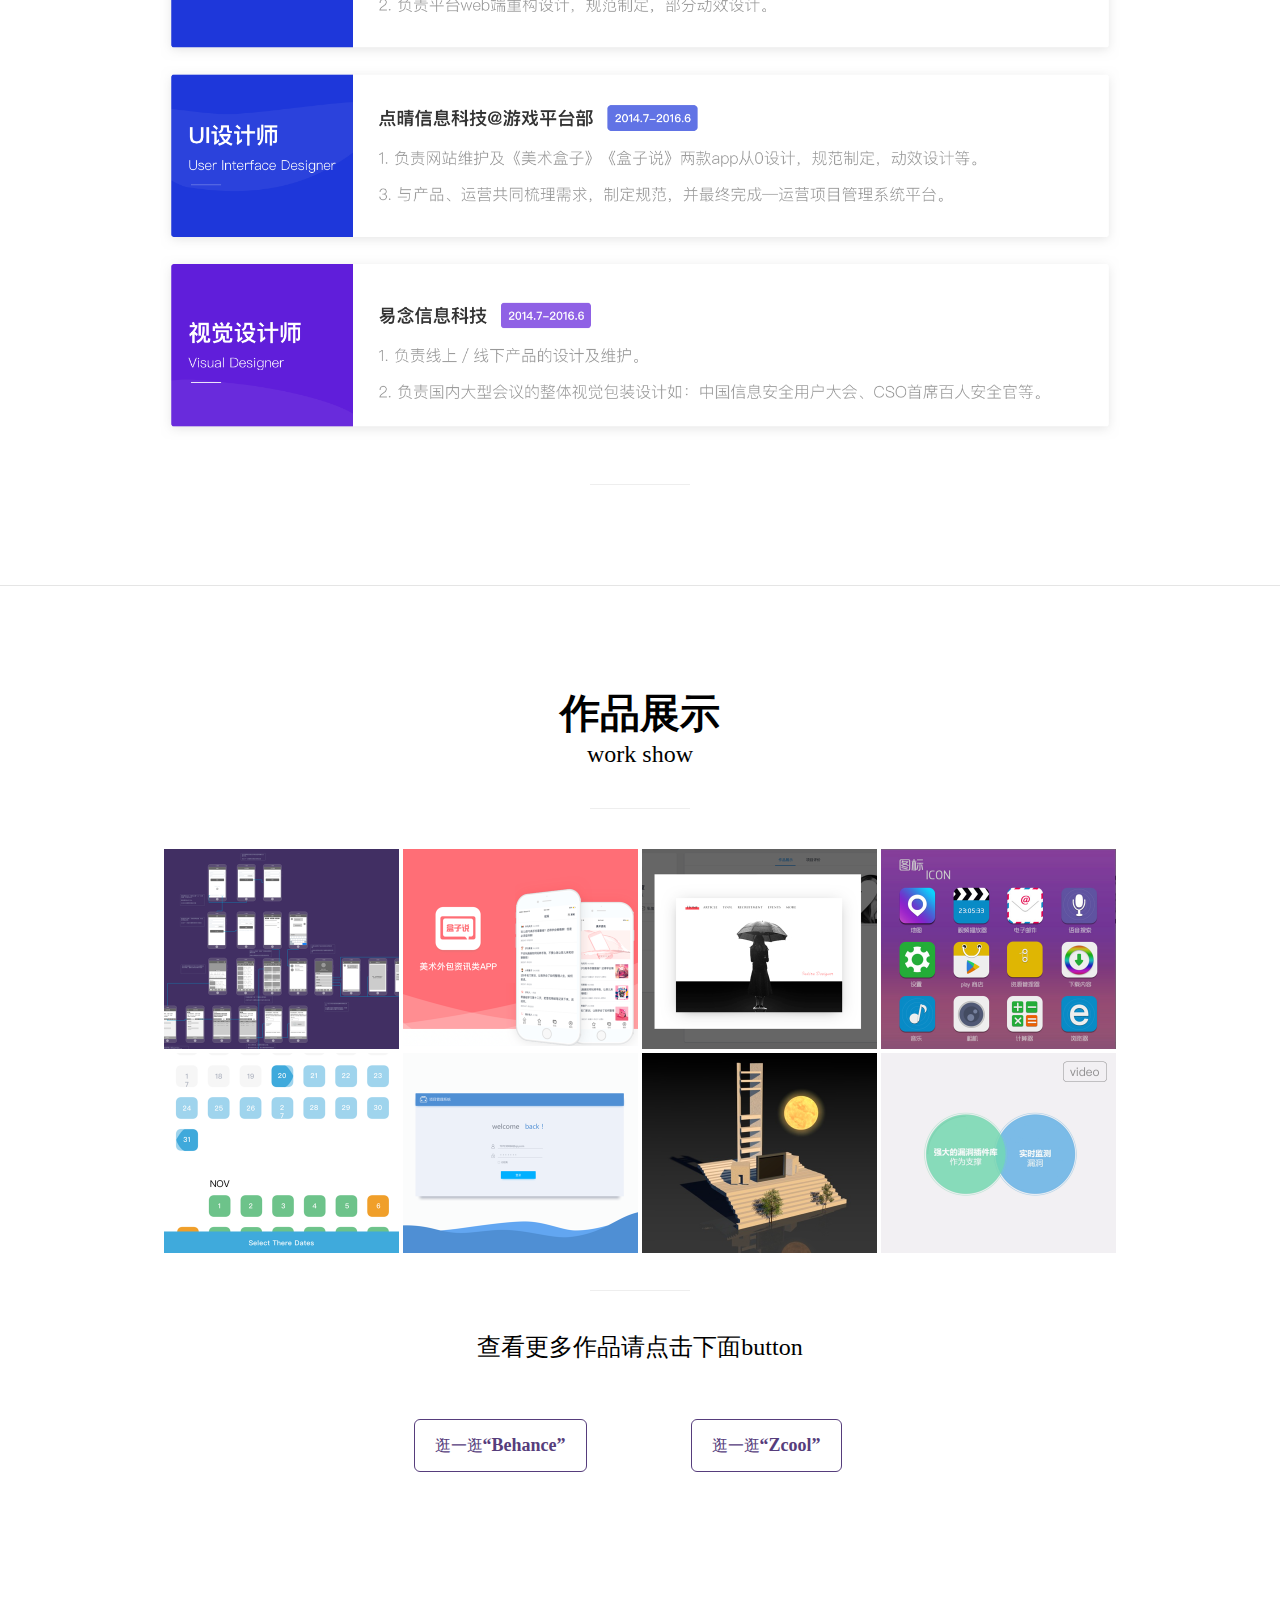
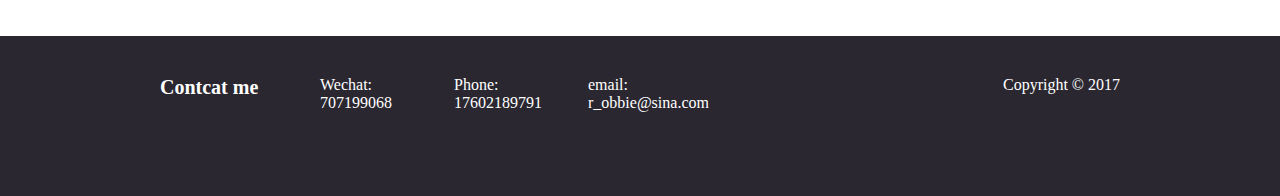
==== commit 11cfa9e7: "About work" ====
--- a/index.html
+++ b/index.html
@@ -90,52 +90,7 @@
 			</div>
 			<hr class="line">
 			<div class="workex-body">	
-			<div class="workex1">
-						<div class="workex1-n1">
-							<p> <span class="time"> 2016.7-至今</span>
-							 <br/>
-     							 <br/>
-								<span class="workex1-nt" >上海点晴信息科技有限公司</span>
-						
-								 <br/>
-     							 <span class="workex1-nzs">职责：负责网站更新UI / 公司（安卓、ios）APP设计 / 后台管理整体设计 </span>
-     						 	 <br/>
-     							 <br/>
-     							 1.  负责网站及APP更新及维护设计工作。
-     							 <br/>
-     							 <br/>
-								2.  与产品共同完成公司核心业务APP架构及用户体验及APP设计工作（包括视觉规范、安卓、iOS）端。
-								 <br/>
-     							 <br/>
-								3.与产品、运营共同梳理需求，制定规范，并最终完成—运营项目管理系统平台。
- 								<br/>
-     							 <br/>
-								4. 协产品，开发团队共同制定需求，制定规范，制作公司—美术资讯类APP设计。</p>
-						</div>
-						<div class="workex1-n2">
-							<p> <span class="time"> 2014.7-2016.6</span>
-							 <br/>
-     							 <br/>
-								<span class="workex1-nt" >上海易念信息科技有限公司</span>
-						
-								 <br/>
-     							 <span class="workex1-nzs">职责：负责网站微信ui运营/产品/大型会议整体设计</span>
-     						 	 <br/>
-     							 <br/>
-     							 1.  负责网站及微信端版本更新及平日设计工作。
-     							 <br/>
-     							 <br/>
-								2.  负责国内大型会议的整体视觉包装设计如：中国信息安全用户大会、CSO首席百人安全官、ISG全国技能竞赛以及上海互联网金融安全论坛等。
-								 <br/>
-     							 <br/>
-								3.与产品销售协商，制作公司首推安全教育品牌“享安全”产品设计。
- 								<br/>
-     							 <br/>
-								4. 负责公司训练营及会议开场视频拍摄剪辑特效制作。</p>
-						</div>
-				</div>
-				
-			</div>
+			    <img src="aboutwork.png" class="picturework">
 			</div>
 			<hr class="line">
 			</div>
--- a/style.css
+++ b/style.css
@@ -139,36 +139,21 @@
 }
 .workex-body {
 	width: 960px;
-	height: 400px;
-	margin: 0 auto;
+	margin: 0 auto;
+}
+.picturework {
+	width:960px;
+	text-align: center;
+
 }
 .workex1 {
 	width: 960px;
 	height: 280px;
-}
-.workex1-n1 {
-	width: 420px;
-	height: 280px;
-	float: right;
-}
-.workex1-n2 {
-	width: 420px;
-	height: 280px;
-	display: block;
 }
 .time {
 	font-weight: bold;
 	font-size: 20px;
 	color:#563d7c;
-}
-.workex1-nt {
-	font-size: 20px;
-	font-weight: bold;
-}
-.workex1-nzs {
-	font-size: 16px;
-	color: rgba(0,0,0,0.6);
-	font-weight: normal;
 }
 .pictures {
 	padding-bottom: 10px;
